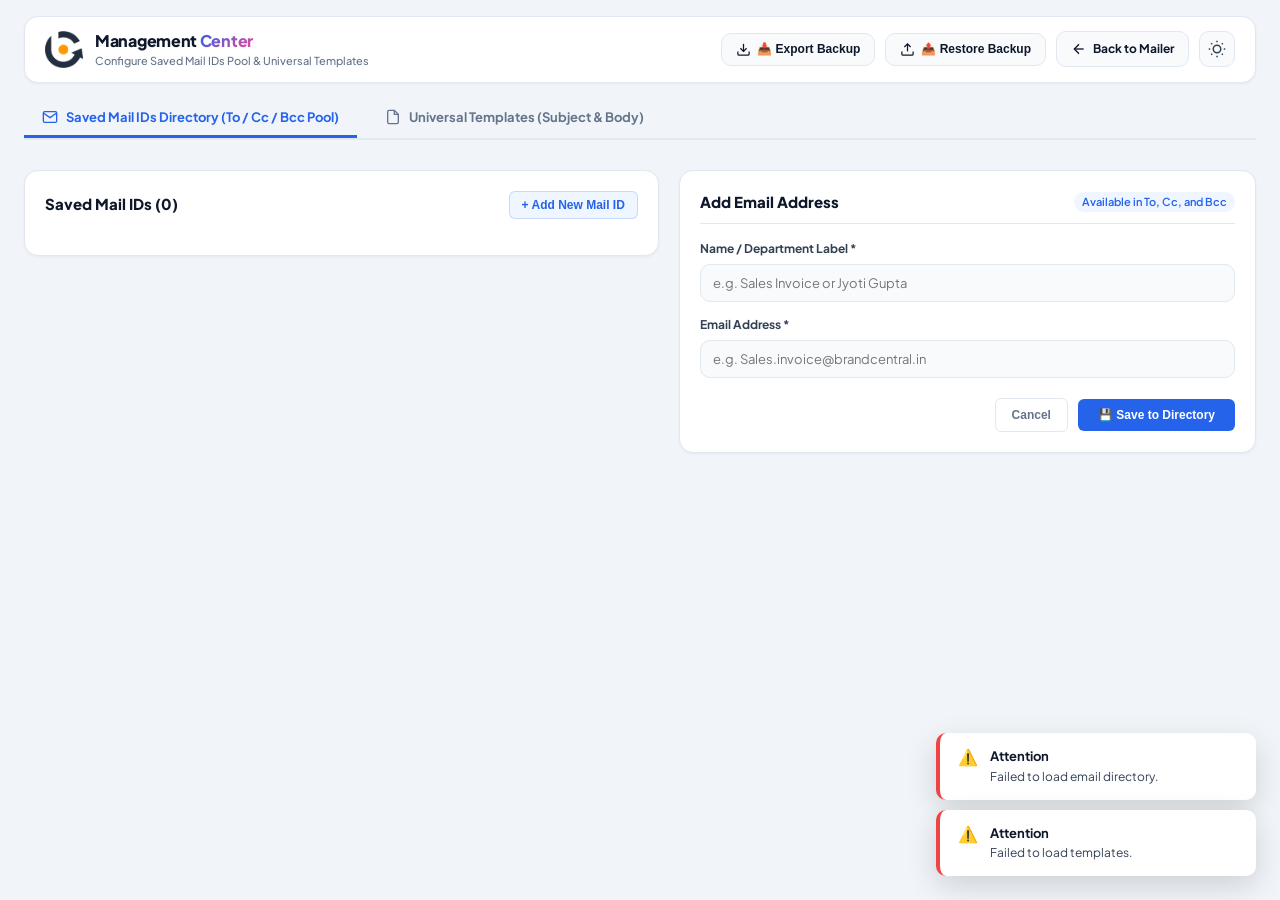
==== static/manage.html @ 06729e57 "ok ok" ====
<!DOCTYPE html>
<html lang="en">
<head>
    <meta charset="UTF-8">
    <meta name="viewport" content="width=device-width, initial-scale=1.0">
    <title>Manage Directory & Templates - BrandCentral Mailer</title>
    
    <!-- Google Fonts -->
    <link rel="preconnect" href="https://fonts.googleapis.com">
    <link rel="preconnect" href="https://fonts.gstatic.com" crossorigin>
    <link href="https://fonts.googleapis.com/css2?family=Plus+Jakarta+Sans:wght@400;500;600;700;800&family=JetBrains+Mono:wght@400;500&display=swap" rel="stylesheet">
    
    <!-- Tab Favicon -->
    <link rel="icon" type="image/png" href="/static/logo.png">
    <link rel="shortcut icon" type="image/png" href="/static/logo.png">
    <link rel="apple-touch-icon" href="/static/logo.png">

    <link rel="stylesheet" href="/static/style.css">
</head>
<body>
    <div class="app-layout manage-layout">
        <!-- Top Navbar -->
        <header class="top-navbar">
            <div class="nav-brand">
                <div class="brand-logo-badge">
                    <img src="/static/logo.png" alt="Logo" class="brand-logo-img">
                </div>
                <div class="brand-titles">
                    <span class="brand-title">Management <span class="highlight">Center</span></span>
                    <span class="brand-subtitle">Configure Saved Mail IDs Pool & Universal Templates</span>
                </div>
            </div>

            <div class="nav-actions">
                <button type="button" id="exportBackupBtn" class="btn-manage-link" title="Download all saved emails and templates as a JSON backup">
                    <svg width="15" height="15" viewBox="0 0 24 24" fill="none" stroke="currentColor" stroke-width="2">
                        <path d="M21 15v4a2 2 0 0 1-2 2H5a2 2 0 0 1-2-2v-4"></path>
                        <polyline points="7 10 12 15 17 10"></polyline>
                        <line x1="12" y1="15" x2="12" y2="3"></line>
                    </svg>
                    <span>📥 Export Backup</span>
                </button>
                <button type="button" id="importBackupBtn" class="btn-manage-link" title="Upload and restore a JSON backup">
                    <svg width="15" height="15" viewBox="0 0 24 24" fill="none" stroke="currentColor" stroke-width="2">
                        <path d="M21 15v4a2 2 0 0 1-2 2H5a2 2 0 0 1-2-2v-4"></path>
                        <polyline points="17 8 12 3 7 8"></polyline>
                        <line x1="12" y1="3" x2="12" y2="15"></line>
                    </svg>
                    <span>📤 Restore Backup</span>
                </button>
                <input type="file" id="backupFileInput" accept=".json" style="display: none;">
                <a href="/" class="btn-send-nav">
                    <svg width="16" height="16" viewBox="0 0 24 24" fill="none" stroke="currentColor" stroke-width="2">
                        <line x1="19" y1="12" x2="5" y2="12"></line>
                        <polyline points="12 19 5 12 12 5"></polyline>
                    </svg>
                    Back to Mailer
                </a>
                <button type="button" id="themeToggle" class="btn-icon" title="Toggle Theme">
                    <svg width="18" height="18" viewBox="0 0 24 24" fill="none" stroke="currentColor" stroke-width="2">
                        <circle cx="12" cy="12" r="5"></circle>
                        <line x1="12" y1="1" x2="12" y2="3"></line>
                        <line x1="12" y1="21" x2="12" y2="23"></line>
                        <line x1="4.22" y1="4.22" x2="5.64" y2="5.64"></line>
                        <line x1="18.36" y1="18.36" x2="19.78" y2="19.78"></line>
                        <line x1="1" y1="12" x2="3" y2="12"></line>
                        <line x1="21" y1="12" x2="23" y2="12"></line>
                        <line x1="4.22" y1="19.78" x2="5.64" y2="18.36"></line>
                        <line x1="18.36" y1="5.64" x2="19.78" y2="4.22"></line>
                    </svg>
                </button>
            </div>
        </header>

        <!-- Manage Tabs Header -->
        <div class="manage-tabs-header">
            <button type="button" class="tab-btn active" data-tab="emails-tab">
                <svg width="16" height="16" viewBox="0 0 24 24" fill="none" stroke="currentColor" stroke-width="2">
                    <path d="M4 4h16c1.1 0 2 .9 2 2v12c0 1.1-.9 2-2 2H4c-1.1 0-2-.9-2-2V6c0-1.1.9-2 2-2z"></path>
                    <polyline points="22,6 12,13 2,6"></polyline>
                </svg>
                Saved Mail IDs Directory (To / Cc / Bcc Pool)
            </button>
            <button type="button" class="tab-btn" data-tab="templates-tab">
                <svg width="16" height="16" viewBox="0 0 24 24" fill="none" stroke="currentColor" stroke-width="2">
                    <path d="M14 2H6a2 2 0 0 0-2 2v16a2 2 0 0 0 2 2h12a2 2 0 0 0 2-2V8z"></path>
                    <polyline points="14 2 14 8 20 8"></polyline>
                </svg>
                Universal Templates (Subject & Body)
            </button>
        </div>

        <!-- Tab 1: Saved Mail IDs Directory -->
        <section id="emails-tab" class="tab-content active">
            <div class="manage-grid">
                <!-- Left: Saved Email IDs List -->
                <div class="manage-list-panel">
                    <div class="panel-header-row">
                        <h3>Saved Mail IDs (<span id="emailCount">0</span>)</h3>
                        <button type="button" id="addNewEmailBtn" class="btn-primary-sm">+ Add New Mail ID</button>
                    </div>
                    <div class="items-list" id="emailsList"></div>
                </div>

                <!-- Right: Email Editor Form -->
                <div class="manage-form-panel">
                    <div class="form-card">
                        <div class="form-card-header">
                            <h3 id="emailFormTitle">Add Email Address</h3>
                            <span class="badge-hint">Available in To, Cc, and Bcc</span>
                        </div>
                        <form id="emailEntryForm">
                            <input type="hidden" id="em_id">
                            
                            <div class="form-group-custom">
                                <label for="em_name">Name / Department Label *</label>
                                <input type="text" id="em_name" class="input-custom" placeholder="e.g. Sales Invoice or Jyoti Gupta" required>
                            </div>

                            <div class="form-group-custom">
                                <label for="em_address">Email Address *</label>
                                <input type="email" id="em_address" class="input-custom" placeholder="e.g. Sales.invoice@brandcentral.in" required>
                            </div>

                            <div class="form-actions-row">
                                <button type="button" id="cancelEmailBtn" class="btn-ghost-custom">Cancel</button>
                                <button type="submit" id="saveEmailBtn" class="btn-primary-custom">💾 Save to Directory</button>
                            </div>
                        </form>
                    </div>
                </div>
            </div>
        </section>

        <!-- Tab 2: Universal Templates -->
        <section id="templates-tab" class="tab-content">
            <div class="manage-grid">
                <!-- Left: Saved Templates List -->
                <div class="manage-list-panel">
                    <div class="panel-header-row">
                        <h3>Universal Templates (<span id="templateCount">0</span>)</h3>
                        <button type="button" id="addNewTemplateBtn" class="btn-primary-sm">+ New Template</button>
                    </div>
                    <div class="items-list" id="templatesList"></div>
                </div>

                <!-- Right: Template Editor Form -->
                <div class="manage-form-panel">
                    <div class="form-card">
                        <div class="form-card-header">
                            <h3 id="templateFormTitle">Create Universal Template</h3>
                            <span class="badge-hint">Can be sent from any account</span>
                        </div>
                        <form id="templateForm">
                            <input type="hidden" id="tpl_id">
                            
                            <div class="form-group-custom">
                                <label for="tpl_name">Template Name / Title *</label>
                                <input type="text" id="tpl_name" class="input-custom" placeholder="e.g. Tax Invoice & Dispatch" required>
                            </div>

                            <div class="form-group-custom">
                                <label for="tpl_subject">Subject Line *</label>
                                <input type="text" id="tpl_subject" class="input-custom" placeholder="e.g. Tax Invoice & Billing Summary" required>
                            </div>

                            <div class="form-group-custom">
                                <label for="tpl_body">Email Body *</label>
                                <textarea id="tpl_body" class="textarea-custom" rows="10" placeholder="Write universal message body for this template..." required></textarea>
                            </div>

                            <div class="form-actions-row">
                                <button type="button" id="cancelTemplateBtn" class="btn-ghost-custom">Cancel</button>
                                <button type="submit" id="saveTemplateBtn" class="btn-primary-custom">💾 Save Template</button>
                            </div>
                        </form>
                    </div>
                </div>
            </div>
        </section>

        <!-- Toast Notifications -->
        <div id="toastContainer" class="toast-container"></div>
    </div>

    <script src="/static/manage.js"></script>
</body>
</html>
---- static/style.css ----
/* ==========================================================================
   BrandCentral Mailer - Complete Multi-Account & Management Design System
   ========================================================================== */

:root {
    /* Color Palette - Light Mode */
    --bg-page: #f1f5f9;
    --bg-surface: #ffffff;
    --bg-surface-elevated: #ffffff;
    --bg-subtle: #f8fafc;
    --bg-hover: #f1f5f9;
    --bg-active: #e2e8f0;
    
    --border-subtle: #e2e8f0;
    --border-strong: #cbd5e1;
    --border-focus: #2563eb;

    --text-primary: #0f172a;
    --text-secondary: #334155;
    --text-muted: #64748b;
    --text-inverse: #ffffff;

    --primary: #2563eb;
    --primary-hover: #1d4ed8;
    --primary-light: #eff6ff;
    --primary-glow: rgba(37, 99, 235, 0.22);

    --success: #10b981;
    --success-bg: #ecfdf5;
    --warning: #f59e0b;
    --warning-bg: #fffbeb;
    --danger: #ef4444;
    --danger-bg: #fef2f2;

    /* Brand Colors */
    --brand-ajio: #1e293b;
    --brand-myntra: #e11b74;
    --brand-flipkart: #2874f0;

    /* Radii */
    --radius-sm: 6px;
    --radius-md: 10px;
    --radius-lg: 14px;
    --radius-full: 9999px;

    /* Shadows */
    --shadow-sm: 0 1px 3px 0 rgba(0, 0, 0, 0.05);
    --shadow-md: 0 4px 6px -1px rgba(0, 0, 0, 0.07), 0 2px 4px -2px rgba(0, 0, 0, 0.05);
    --shadow-card: 0 10px 25px -4px rgba(15, 23, 42, 0.08), 0 4px 6px -2px rgba(15, 23, 42, 0.03);
    --shadow-popover: 0 12px 30px rgba(0, 0, 0, 0.15), 0 4px 10px rgba(0, 0, 0, 0.05);

    /* Fonts */
    --font-main: 'Plus Jakarta Sans', -apple-system, BlinkMacSystemFont, 'Segoe UI', Roboto, sans-serif;
    --font-mono: 'JetBrains Mono', Consolas, monospace;

    --transition-fast: 0.15s cubic-bezier(0.4, 0, 0.2, 1);
}

/* Dark Mode Theme */
[data-theme="dark"] {
    --bg-page: #0b0f19;
    --bg-surface: #111827;
    --bg-surface-elevated: #1f2937;
    --bg-subtle: #161f30;
    --bg-hover: #1f293d;
    --bg-active: #28354d;
    
    --border-subtle: #1f293d;
    --border-strong: #334155;
    --border-focus: #60a5fa;

    --text-primary: #f8fafc;
    --text-secondary: #cbd5e1;
    --text-muted: #64748b;
    --text-inverse: #0f172a;

    --primary: #3b82f6;
    --primary-hover: #60a5fa;
    --primary-light: rgba(59, 130, 246, 0.15);
    --primary-glow: rgba(59, 130, 246, 0.4);

    --success: #34d399;
    --success-bg: rgba(16, 185, 129, 0.15);
    --warning: #fbbf24;
    --warning-bg: rgba(245, 158, 11, 0.15);
    --danger: #f87171;
    --danger-bg: rgba(239, 68, 68, 0.15);

    --shadow-card: 0 16px 35px -5px rgba(0, 0, 0, 0.5);
    --shadow-popover: 0 16px 35px rgba(0, 0, 0, 0.6);
}

/* Global Reset */
*, *::before, *::after {
    box-sizing: border-box;
    margin: 0;
    padding: 0;
}

body {
    font-family: var(--font-main);
    background-color: var(--bg-page);
    color: var(--text-primary);
    line-height: 1.5;
    -webkit-font-smoothing: antialiased;
    min-height: 100vh;
}

.app-layout {
    display: flex;
    flex-direction: column;
    max-width: 1440px;
    margin: 0 auto;
    padding: 16px 24px 32px 24px;
    gap: 16px;
    min-height: 100vh;
}

/* ==========================================================================
   Top Navbar & Mode Switcher
   ========================================================================== */

.top-navbar {
    display: flex;
    align-items: center;
    justify-content: space-between;
    padding: 12px 20px;
    background: var(--bg-surface);
    border: 1px solid var(--border-subtle);
    border-radius: var(--radius-lg);
    box-shadow: var(--shadow-sm);
    flex-wrap: wrap;
    gap: 12px;
}

.nav-brand {
    display: flex;
    align-items: center;
    gap: 12px;
}

.brand-logo-badge {
    width: 38px;
    height: 38px;
    border-radius: 10px;
    background: transparent;
    display: flex;
    align-items: center;
    justify-content: center;
    overflow: hidden;
    flex-shrink: 0;
}

.brand-logo-img {
    width: 100%;
    height: 100%;
    object-fit: contain;
    border-radius: 8px;
}

.brand-titles {
    display: flex;
    flex-direction: column;
}

.brand-title {
    font-size: 16px;
    font-weight: 800;
    letter-spacing: -0.3px;
    color: var(--text-primary);
}

.brand-title .highlight {
    background: linear-gradient(135deg, #2563eb, #ec4899);
    -webkit-background-clip: text;
    -webkit-text-fill-color: transparent;
}

.brand-subtitle {
    font-size: 11px;
    font-weight: 500;
    color: var(--text-muted);
}

/* Mode Switcher Buttons */
.mode-switcher-group {
    display: flex;
    align-items: center;
    gap: 4px;
    background: var(--bg-subtle);
    border: 1.5px solid var(--border-subtle);
    padding: 4px;
    border-radius: var(--radius-full);
}

.mode-switch-btn {
    display: flex;
    align-items: center;
    gap: 6px;
    padding: 7px 16px;
    border-radius: var(--radius-full);
    border: none;
    background: transparent;
    font-family: inherit;
    font-size: 12px;
    font-weight: 700;
    color: var(--text-secondary);
    cursor: pointer;
    transition: all var(--transition-fast);
}

.mode-switch-btn:hover {
    color: var(--text-primary);
}

.mode-switch-btn.active {
    background: var(--bg-surface);
    color: var(--primary);
    box-shadow: var(--shadow-sm);
}

.nav-actions {
    display: flex;
    align-items: center;
    gap: 10px;
}

.btn-manage-link, .btn-send-nav {
    display: flex;
    align-items: center;
    gap: 6px;
    padding: 8px 14px;
    border-radius: var(--radius-md);
    background: var(--bg-subtle);
    border: 1px solid var(--border-subtle);
    color: var(--text-primary);
    font-size: 12px;
    font-weight: 700;
    text-decoration: none;
    cursor: pointer;
    transition: all var(--transition-fast);
}

.btn-manage-link:hover, .btn-send-nav:hover {
    background: var(--bg-hover);
    border-color: var(--border-strong);
    color: var(--primary);
}

.btn-icon {
    width: 36px;
    height: 36px;
    border-radius: var(--radius-md);
    background: var(--bg-subtle);
    border: 1px solid var(--border-subtle);
    color: var(--text-secondary);
    display: flex;
    align-items: center;
    justify-content: center;
    cursor: pointer;
    transition: all var(--transition-fast);
}

.btn-icon:hover {
    background: var(--bg-hover);
    color: var(--text-primary);
}

/* Sender Nav Selector */
.sender-nav-selector {
    display: flex;
    align-items: center;
    gap: 10px;
    background: var(--bg-subtle);
    border: 1px solid var(--border-subtle);
    padding: 4px 8px;
    border-radius: var(--radius-full);
}

.sender-nav-label {
    font-size: 11px;
    font-weight: 700;
    color: var(--text-muted);
    text-transform: uppercase;
    letter-spacing: 0.5px;
    margin-left: 6px;
}

.sender-pills-group {
    display: flex;
    align-items: center;
    gap: 6px;
}

.sender-pill-btn {
    display: flex;
    align-items: center;
    gap: 6px;
    padding: 6px 12px;
    border-radius: var(--radius-full);
    border: 1px solid transparent;
    background: transparent;
    cursor: pointer;
    transition: all var(--transition-fast);
}

.sender-pill-btn:hover {
    background: var(--bg-hover);
}

.sender-pill-btn.active {
    background: var(--bg-surface);
    border-color: var(--border-strong);
    box-shadow: var(--shadow-sm);
}

.pill-badge {
    font-size: 9px;
    font-weight: 800;
    letter-spacing: 0.5px;
    padding: 2px 6px;
    border-radius: 4px;
    color: #ffffff;
}

.pill-badge.ajio { background: var(--brand-ajio); }
.pill-badge.myntra { background: var(--brand-myntra); }
.pill-badge.flipkart { background: var(--brand-flipkart); }

.pill-text {
    font-size: 12px;
    font-weight: 600;
    color: var(--text-secondary);
}

.sender-pill-btn.active .pill-text {
    color: var(--text-primary);
    font-weight: 700;
}

/* ==========================================================================
   Single Composer Card Layout
   ========================================================================== */

.composer-main-layout {
    width: 100%;
}

.master-composer-card {
    background: var(--bg-surface);
    border: 1px solid var(--border-subtle);
    border-radius: var(--radius-lg);
    box-shadow: var(--shadow-card);
    display: flex;
    flex-direction: column;
    overflow: visible;
}

.composer-top-banner {
    display: flex;
    align-items: center;
    justify-content: space-between;
    padding: 14px 20px;
    background: var(--bg-subtle);
    border-bottom: 1px solid var(--border-subtle);
    flex-wrap: wrap;
    gap: 12px;
}

.banner-status {
    display: flex;
    align-items: center;
    gap: 10px;
}

.active-badge {
    padding: 4px 10px;
    border-radius: var(--radius-sm);
    font-size: 11px;
    font-weight: 800;
    color: #ffffff;
    letter-spacing: 0.5px;
}

.active-badge.ajio { background: var(--brand-ajio); }
.active-badge.myntra { background: var(--brand-myntra); }
.active-badge.flipkart { background: var(--brand-flipkart); }

.status-desc {
    font-size: 12px;
    font-weight: 600;
    color: var(--text-secondary);
}

.preset-box {
    display: flex;
    align-items: center;
    gap: 8px;
}

.preset-box label {
    font-size: 11px;
    font-weight: 700;
    color: var(--text-muted);
    text-transform: uppercase;
}

.preset-select {
    padding: 6px 12px;
    border-radius: var(--radius-sm);
    border: 1px solid var(--border-strong);
    background: var(--bg-surface);
    color: var(--text-primary);
    font-family: inherit;
    font-size: 12px;
    font-weight: 600;
    outline: none;
    cursor: pointer;
    min-width: 260px;
    transition: all var(--transition-fast);
}

.preset-select:focus {
    border-color: var(--primary);
    box-shadow: 0 0 0 2px var(--primary-light);
}

/* Recipients 3-Column Grid */
.recipients-grid {
    display: grid;
    grid-template-columns: 1fr 1fr 1fr;
    gap: 16px;
    padding: 18px 20px 10px 20px;
}

@media (max-width: 900px) {
    .recipients-grid {
        grid-template-columns: 1fr;
    }
}

.grid-field {
    display: flex;
    flex-direction: column;
    gap: 6px;
    position: relative;
}

.grid-label-row {
    display: flex;
    align-items: center;
    justify-content: space-between;
}

.grid-label {
    font-size: 12px;
    font-weight: 700;
    color: var(--text-secondary);
}

/* Multi-Select Checkbox Dropdown Trigger & Popover */
.multiselect-wrapper {
    position: relative;
}

.multiselect-btn {
    display: flex;
    align-items: center;
    gap: 5px;
    padding: 3px 8px;
    border-radius: 4px;
    border: 1px solid var(--border-strong);
    background: var(--bg-subtle);
    color: var(--primary);
    font-size: 11px;
    font-weight: 700;
    cursor: pointer;
    transition: all var(--transition-fast);
}

.multiselect-btn:hover {
    background: var(--primary-light);
    border-color: var(--primary);
}

.badge-count {
    background: var(--primary);
    color: #ffffff;
    font-size: 9px;
    font-weight: 800;
    padding: 1px 5px;
    border-radius: var(--radius-full);
}

.multiselect-dropdown {
    display: none;
    position: absolute;
    top: calc(100% + 6px);
    right: 0;
    width: 290px;
    background: var(--bg-surface);
    border: 1px solid var(--border-strong);
    border-radius: var(--radius-md);
    box-shadow: var(--shadow-popover);
    z-index: 1000;
    flex-direction: column;
    overflow: hidden;
    animation: fadeInScale 0.15s cubic-bezier(0.16, 1, 0.3, 1);
}

.multiselect-dropdown.open {
    display: flex;
}

@keyframes fadeInScale {
    from { opacity: 0; transform: translateY(-6px) scale(0.97); }
    to { opacity: 1; transform: translateY(0) scale(1); }
}

.popover-top {
    padding: 8px 10px;
    background: var(--bg-subtle);
    border-bottom: 1px solid var(--border-subtle);
}

.popover-search-input {
    width: 100%;
    padding: 5px 8px;
    font-size: 12px;
    border: 1px solid var(--border-subtle);
    border-radius: 4px;
    background: var(--bg-surface);
    color: var(--text-primary);
    outline: none;
}

.popover-actions {
    display: flex;
    justify-content: space-between;
    padding: 6px 10px;
    background: var(--bg-subtle);
    border-bottom: 1px solid var(--border-subtle);
}

.action-link-btn {
    background: none;
    border: none;
    color: var(--primary);
    font-size: 11px;
    font-weight: 600;
    cursor: pointer;
}

.action-link-btn:hover {
    text-decoration: underline;
}

.checkbox-list {
    max-height: 220px;
    overflow-y: auto;
    display: flex;
    flex-direction: column;
    padding: 4px 0;
}

.checkbox-item {
    display: flex;
    align-items: center;
    gap: 8px;
    padding: 7px 10px;
    cursor: pointer;
    transition: background var(--transition-fast);
    user-select: none;
}

.checkbox-item:hover {
    background: var(--bg-hover);
}

.checkbox-item input[type="checkbox"] {
    cursor: pointer;
    accent-color: var(--primary);
    width: 14px;
    height: 14px;
}

.item-info {
    display: flex;
    flex-direction: column;
    overflow: hidden;
}

.item-name {
    font-size: 12px;
    font-weight: 700;
    color: var(--text-primary);
    white-space: nowrap;
    overflow: hidden;
    text-overflow: ellipsis;
}

.item-email {
    font-size: 10px;
    color: var(--text-muted);
    font-family: var(--font-mono);
    white-space: nowrap;
    overflow: hidden;
    text-overflow: ellipsis;
}

.popover-bottom {
    padding: 8px 10px;
    background: var(--bg-subtle);
    border-top: 1px solid var(--border-subtle);
    display: flex;
    justify-content: flex-end;
}

.btn-popover-apply {
    padding: 5px 12px;
    border-radius: 4px;
    background: var(--primary);
    color: #ffffff;
    border: none;
    font-size: 11px;
    font-weight: 700;
    cursor: pointer;
}

.btn-popover-apply:hover {
    background: var(--primary-hover);
}

.grid-input {
    width: 100%;
    padding: 10px 12px;
    border: 1px solid var(--border-subtle);
    border-radius: var(--radius-md);
    background: var(--bg-subtle);
    font-family: inherit;
    font-size: 13px;
    color: var(--text-primary);
    outline: none;
    transition: all var(--transition-fast);
}

.grid-input:focus {
    background: var(--bg-surface);
    border-color: var(--primary);
    box-shadow: 0 0 0 3px var(--primary-light);
}

/* Quick Chips Bar */
.quick-chips-bar {
    display: flex;
    align-items: center;
    gap: 10px;
    padding: 6px 20px 14px 20px;
    border-bottom: 1px solid var(--border-subtle);
    overflow-x: auto;
}

.chips-label {
    font-size: 11px;
    font-weight: 700;
    color: var(--text-muted);
    white-space: nowrap;
    text-transform: uppercase;
}

.chips-scroll {
    display: flex;
    align-items: center;
    gap: 6px;
    overflow-x: auto;
    padding-bottom: 2px;
}

.email-chip-btn {
    padding: 3px 8px;
    border-radius: var(--radius-full);
    border: 1px solid var(--border-subtle);
    background: var(--bg-subtle);
    color: var(--text-secondary);
    font-size: 11px;
    font-weight: 600;
    cursor: pointer;
    white-space: nowrap;
    transition: all var(--transition-fast);
    display: flex;
    align-items: center;
    gap: 4px;
}

.email-chip-btn:hover {
    background: var(--primary-light);
    color: var(--primary);
    border-color: var(--primary);
    transform: translateY(-1px);
}

/* Subject Section */
.subject-section {
    padding: 14px 20px;
    border-bottom: 1px solid var(--border-subtle);
}

.subject-label-row {
    display: flex;
    align-items: center;
    justify-content: space-between;
    margin-bottom: 6px;
}

.subject-connected-hint {
    font-size: 11px;
    font-weight: 600;
    color: var(--primary);
}

.subject-styled-input {
    font-weight: 600;
    font-size: 14px;
}

/* Body & Attachments Side-by-Side */
.content-attachments-grid {
    display: grid;
    grid-template-columns: 1.4fr 1fr;
    gap: 20px;
    padding: 18px 20px;
    align-items: stretch;
}

@media (max-width: 960px) {
    .content-attachments-grid {
        grid-template-columns: 1fr;
    }
}

.body-column, .attachments-column {
    display: flex;
    flex-direction: column;
    gap: 8px;
}

.column-header {
    display: flex;
    align-items: center;
    justify-content: space-between;
}

.body-toolbar {
    display: flex;
    align-items: center;
    gap: 4px;
}

.tool-btn {
    padding: 3px 8px;
    border-radius: 4px;
    border: 1px solid var(--border-subtle);
    background: var(--bg-subtle);
    color: var(--text-secondary);
    font-size: 11px;
    font-weight: 600;
    cursor: pointer;
    transition: all var(--transition-fast);
}

.tool-btn:hover {
    background: var(--bg-hover);
    color: var(--text-primary);
    border-color: var(--border-strong);
}

.tool-clear:hover {
    color: var(--danger);
    background: var(--danger-bg);
}

.body-textarea {
    width: 100%;
    padding: 14px;
    border: 1px solid var(--border-subtle);
    border-radius: var(--radius-md);
    background: var(--bg-subtle);
    color: var(--text-primary);
    font-family: inherit;
    font-size: 13.5px;
    line-height: 1.6;
    outline: none;
    resize: vertical;
    min-height: 240px;
    transition: all var(--transition-fast);
}

.body-textarea:focus {
    background: var(--bg-surface);
    border-color: var(--primary);
    box-shadow: 0 0 0 3px var(--primary-light);
}

/* Attachments Compact Column */
.file-count-badge {
    font-size: 11px;
    font-weight: 600;
    padding: 2px 8px;
    border-radius: var(--radius-full);
    background: var(--bg-subtle);
    color: var(--text-muted);
}

.drop-zone-compact {
    border: 2px dashed var(--border-strong);
    border-radius: var(--radius-md);
    background: var(--bg-subtle);
    padding: 20px;
    text-align: center;
    cursor: pointer;
    transition: all var(--transition-fast);
}

.drop-zone-compact:hover, .drop-zone-compact.dragover {
    border-color: var(--primary);
    background: var(--primary-light);
}

.compact-drop-content {
    display: flex;
    align-items: center;
    justify-content: center;
    gap: 12px;
}

.drop-icon {
    color: var(--primary);
}

.drop-text-box {
    display: flex;
    flex-direction: column;
    align-items: flex-start;
    gap: 2px;
}

.main-drop-text {
    font-size: 13px;
    font-weight: 600;
    color: var(--text-primary);
}

.browse-action {
    background: none;
    border: none;
    color: var(--primary);
    font-weight: 700;
    font-size: 13px;
    cursor: pointer;
    text-decoration: underline;
    padding: 0;
}

.sub-drop-text {
    font-size: 11px;
    color: var(--text-muted);
}

.compact-files-list {
    display: flex;
    flex-direction: column;
    gap: 6px;
    max-height: 170px;
    overflow-y: auto;
    margin-top: 4px;
}

.file-chip {
    display: flex;
    align-items: center;
    justify-content: space-between;
    padding: 6px 10px;
    background: var(--bg-subtle);
    border: 1px solid var(--border-subtle);
    border-radius: var(--radius-sm);
    font-size: 12px;
}

.file-chip-left {
    display: flex;
    align-items: center;
    gap: 8px;
    overflow: hidden;
}

.file-chip-icon {
    padding: 2px 6px;
    border-radius: 4px;
    background: var(--primary-light);
    color: var(--primary);
    font-weight: 800;
    font-size: 10px;
    text-transform: uppercase;
}

.file-chip-name {
    font-weight: 600;
    color: var(--text-primary);
    white-space: nowrap;
    overflow: hidden;
    text-overflow: ellipsis;
    max-width: 180px;
}

.file-chip-size {
    font-size: 11px;
    color: var(--text-muted);
    font-family: var(--font-mono);
}

.file-chip-remove {
    background: none;
    border: none;
    color: var(--text-muted);
    font-size: 15px;
    cursor: pointer;
    line-height: 1;
    padding: 0 4px;
}

.file-chip-remove:hover {
    color: var(--danger);
}

/* Footer Action Bar */
.composer-action-bar {
    display: flex;
    align-items: center;
    justify-content: space-between;
    padding: 16px 20px;
    background: var(--bg-subtle);
    border-top: 1px solid var(--border-subtle);
}

.action-bar-left {
    display: flex;
    align-items: center;
    gap: 14px;
}

.hint-tag {
    font-size: 11px;
    color: var(--text-muted);
    display: flex;
    align-items: center;
    gap: 4px;
}

.hint-tag kbd {
    background: var(--bg-surface);
    border: 1px solid var(--border-strong);
    border-radius: 4px;
    padding: 1px 5px;
    font-size: 10px;
    font-weight: 700;
    color: var(--text-secondary);
}

.btn-clear-draft {
    background: none;
    border: 1px solid var(--border-subtle);
    border-radius: var(--radius-sm);
    padding: 5px 10px;
    font-size: 11px;
    font-weight: 600;
    color: var(--text-muted);
    cursor: pointer;
    transition: all var(--transition-fast);
}

.btn-clear-draft:hover {
    background: var(--danger-bg);
    color: var(--danger);
    border-color: transparent;
}

.btn-primary-send {
    background: linear-gradient(135deg, #2563eb, #1d4ed8);
    color: #ffffff;
    border: none;
    border-radius: var(--radius-md);
    padding: 12px 32px;
    font-size: 14px;
    font-weight: 700;
    cursor: pointer;
    box-shadow: 0 4px 14px var(--primary-glow);
    display: flex;
    align-items: center;
    justify-content: center;
    transition: all var(--transition-fast);
    min-width: 160px;
}

.btn-primary-send:hover {
    background: linear-gradient(135deg, #1d4ed8, #1e40af);
    box-shadow: 0 6px 20px var(--primary-glow);
    transform: translateY(-1px);
}

.btn-primary-send:disabled {
    background: var(--text-muted);
    cursor: not-allowed;
    box-shadow: none;
    opacity: 0.6;
}

.send-label {
    display: flex;
    align-items: center;
    gap: 8px;
}

.btn-loader {
    width: 18px;
    height: 18px;
    border: 2px solid rgba(255, 255, 255, 0.3);
    border-radius: 50%;
    border-top-color: #ffffff;
    animation: spin 0.8s linear infinite;
}

@keyframes spin {
    to { transform: rotate(360deg); }
}

/* ==========================================================================
   VIEW 2: MULTI-ACCOUNT BATCH (3-in-1) STYLES
   ========================================================================== */

.batch-main-layout {
    display: flex;
    flex-direction: column;
    gap: 16px;
    width: 100%;
}

.batch-header-banner {
    background: var(--bg-surface);
    border: 1px solid var(--border-subtle);
    border-radius: var(--radius-lg);
    padding: 16px 20px;
    display: flex;
    align-items: center;
    justify-content: space-between;
    flex-wrap: wrap;
    gap: 14px;
    box-shadow: var(--shadow-sm);
}

.batch-banner-left h2 {
    font-size: 16px;
    font-weight: 800;
    color: var(--text-primary);
}

.batch-banner-left p {
    font-size: 12px;
    color: var(--text-muted);
    margin-top: 2px;
}

.batch-cards-container {
    display: flex;
    flex-direction: column;
    gap: 16px;
}

.batch-brand-card {
    background: var(--bg-surface);
    border: 1.5px solid var(--border-subtle);
    border-radius: var(--radius-lg);
    box-shadow: var(--shadow-card);
    overflow: hidden;
    transition: all var(--transition-fast);
}

.batch-brand-card:hover {
    border-color: var(--border-strong);
}

.batch-card-top {
    display: flex;
    align-items: center;
    justify-content: space-between;
    padding: 12px 18px;
    border-bottom: 1px solid var(--border-subtle);
    background: var(--bg-subtle);
}

.batch-card-top.ajio-header { border-left: 5px solid var(--brand-ajio); }
.batch-card-top.myntra-header { border-left: 5px solid var(--brand-myntra); }
.batch-card-top.flipkart-header { border-left: 5px solid var(--brand-flipkart); }

.card-brand-tag {
    display: flex;
    align-items: center;
    gap: 10px;
}

.brand-pill {
    font-size: 10px;
    font-weight: 800;
    letter-spacing: 0.5px;
    padding: 3px 8px;
    border-radius: 4px;
    color: #ffffff;
}

.brand-pill.ajio { background: var(--brand-ajio); }
.brand-pill.myntra { background: var(--brand-myntra); }
.brand-pill.flipkart { background: var(--brand-flipkart); }

.brand-email-label {
    font-size: 12px;
    font-weight: 700;
    color: var(--text-primary);
    font-family: var(--font-mono);
}

.card-toggle-group {
    display: flex;
    align-items: center;
    gap: 14px;
}

.toggle-checkbox-label {
    display: flex;
    align-items: center;
    gap: 6px;
    font-size: 12px;
    font-weight: 600;
    color: var(--text-secondary);
    cursor: pointer;
}

.toggle-checkbox-label input[type="checkbox"] {
    accent-color: var(--primary);
    width: 15px;
    height: 15px;
    cursor: pointer;
}

.batch-card-status {
    font-size: 10px;
    font-weight: 800;
    padding: 3px 8px;
    border-radius: var(--radius-full);
    text-transform: uppercase;
    letter-spacing: 0.5px;
}

.batch-card-status.ready { background: var(--bg-subtle); color: var(--text-muted); border: 1px solid var(--border-subtle); }
.batch-card-status.sending { background: var(--primary-light); color: var(--primary); border: 1px solid var(--primary); animation: pulse 1s infinite; }
.batch-card-status.sent { background: var(--success-bg); color: var(--success); border: 1px solid var(--success); }
.batch-card-status.failed { background: var(--danger-bg); color: var(--danger); border: 1px solid var(--danger); }
.batch-card-status.disabled { background: var(--bg-active); color: var(--text-muted); }

.batch-card-body {
    padding: 16px 18px;
    display: flex;
    flex-direction: column;
    gap: 12px;
}

.batch-field-group {
    display: grid;
    grid-template-columns: 1fr 1fr 1fr;
    gap: 12px;
}

@media (max-width: 860px) {
    .batch-field-group {
        grid-template-columns: 1fr;
    }
}

.batch-field {
    display: flex;
    flex-direction: column;
    gap: 5px;
}

.batch-quick-select, .batch-card-template-select {
    padding: 2px 6px;
    font-size: 11px;
    font-weight: 600;
    border-radius: 4px;
    border: 1px solid var(--border-strong);
    background: var(--bg-subtle);
    color: var(--primary);
    outline: none;
    cursor: pointer;
}

.batch-body-attach-grid {
    display: grid;
    grid-template-columns: 1.4fr 1fr;
    gap: 14px;
}

@media (max-width: 860px) {
    .batch-body-attach-grid {
        grid-template-columns: 1fr;
    }
}

.batch-dropzone {
    border: 1.5px dashed var(--border-strong);
    border-radius: var(--radius-md);
    background: var(--bg-subtle);
    padding: 12px 14px;
    font-size: 12px;
    color: var(--text-muted);
    text-align: center;
    cursor: pointer;
    transition: all var(--transition-fast);
}

.batch-dropzone:hover {
    border-color: var(--primary);
    background: var(--primary-light);
}

.batch-file-count {
    font-size: 10px;
    font-weight: 600;
    color: var(--text-muted);
}

.batch-file-list {
    display: flex;
    flex-direction: column;
    gap: 4px;
    max-height: 100px;
    overflow-y: auto;
    margin-top: 4px;
}

/* Global Batch Action Bar */
.batch-action-bar {
    background: var(--bg-surface);
    border: 1px solid var(--border-subtle);
    border-radius: var(--radius-lg);
    padding: 16px 20px;
    display: flex;
    align-items: center;
    justify-content: space-between;
    box-shadow: var(--shadow-sm);
    flex-wrap: wrap;
    gap: 12px;
}

.batch-action-left {
    display: flex;
    align-items: center;
    gap: 14px;
}

.batch-status-msg {
    font-size: 12px;
    font-weight: 700;
    color: var(--text-secondary);
}

.batch-launch-btn {
    padding: 14px 36px;
    font-size: 15px;
    background: linear-gradient(135deg, #2563eb, #7c3aed);
}

.batch-launch-btn:hover {
    background: linear-gradient(135deg, #1d4ed8, #6d28d9);
}

/* ==========================================================================
   Management Page (manage.html) Styles
   ========================================================================== */

.manage-tabs-header {
    display: flex;
    gap: 10px;
    border-bottom: 2px solid var(--border-subtle);
    padding-bottom: 2px;
}

.tab-btn {
    display: flex;
    align-items: center;
    gap: 8px;
    padding: 10px 18px;
    background: transparent;
    border: none;
    border-bottom: 3px solid transparent;
    font-family: inherit;
    font-size: 13px;
    font-weight: 700;
    color: var(--text-muted);
    cursor: pointer;
    transition: all var(--transition-fast);
    margin-bottom: -2px;
}

.tab-btn:hover {
    color: var(--text-primary);
}

.tab-btn.active {
    color: var(--primary);
    border-bottom-color: var(--primary);
}

.tab-content {
    display: none;
}

.tab-content.active {
    display: block;
}

.manage-grid {
    display: grid;
    grid-template-columns: 1.1fr 1fr;
    gap: 20px;
    align-items: start;
    margin-top: 14px;
}

@media (max-width: 960px) {
    .manage-grid {
        grid-template-columns: 1fr;
    }
}

.manage-list-panel, .manage-form-panel {
    background: var(--bg-surface);
    border: 1px solid var(--border-subtle);
    border-radius: var(--radius-lg);
    padding: 20px;
    box-shadow: var(--shadow-sm);
}

.panel-header-row {
    display: flex;
    align-items: center;
    justify-content: space-between;
    margin-bottom: 16px;
}

.panel-header-row h3 {
    font-size: 15px;
    font-weight: 800;
}

.btn-primary-sm {
    padding: 6px 12px;
    background: var(--primary-light);
    color: var(--primary);
    border: 1px solid rgba(37, 99, 235, 0.2);
    border-radius: var(--radius-sm);
    font-size: 12px;
    font-weight: 700;
    cursor: pointer;
    transition: all var(--transition-fast);
}

.btn-primary-sm:hover {
    background: var(--primary);
    color: #ffffff;
}

.items-list {
    display: flex;
    flex-direction: column;
    gap: 10px;
    max-height: 520px;
    overflow-y: auto;
}

.empty-state {
    text-align: center;
    padding: 32px 16px;
    font-size: 13px;
    color: var(--text-muted);
}

.manage-item-card {
    background: var(--bg-subtle);
    border: 1px solid var(--border-subtle);
    border-radius: var(--radius-md);
    padding: 14px;
    display: flex;
    align-items: flex-start;
    justify-content: space-between;
    gap: 12px;
    transition: all var(--transition-fast);
}

.manage-item-card:hover {
    border-color: var(--border-strong);
    background: var(--bg-surface);
}

.item-card-main {
    flex: 1;
    display: flex;
    flex-direction: column;
    gap: 4px;
    min-width: 0;
}

.item-card-title {
    font-size: 14px;
    font-weight: 700;
    color: var(--text-primary);
}

.item-card-subtitle {
    font-size: 12px;
    color: var(--text-secondary);
    font-weight: 500;
}

.item-card-body-preview {
    font-size: 11px;
    color: var(--text-muted);
    line-height: 1.4;
    white-space: pre-wrap;
    background: var(--bg-hover);
    padding: 6px 8px;
    border-radius: 4px;
    margin-top: 4px;
}

.item-card-meta {
    font-size: 11px;
    color: var(--text-muted);
    font-family: var(--font-mono);
}

.item-card-actions {
    display: flex;
    flex-direction: column;
    gap: 6px;
    flex-shrink: 0;
}

.btn-edit-item, .btn-delete-item {
    padding: 4px 8px;
    border-radius: 4px;
    border: 1px solid var(--border-subtle);
    background: var(--bg-surface);
    font-size: 11px;
    font-weight: 600;
    cursor: pointer;
    transition: all var(--transition-fast);
}

.btn-edit-item:hover {
    background: var(--primary-light);
    color: var(--primary);
    border-color: var(--primary);
}

.btn-delete-item:hover {
    background: var(--danger-bg);
    color: var(--danger);
    border-color: var(--danger);
}

.form-card-header {
    display: flex;
    align-items: center;
    justify-content: space-between;
    margin-bottom: 16px;
    padding-bottom: 10px;
    border-bottom: 1px solid var(--border-subtle);
}

.form-card-header h3 {
    font-size: 15px;
    font-weight: 800;
}

.badge-hint {
    font-size: 11px;
    font-weight: 600;
    color: var(--primary);
    background: var(--primary-light);
    padding: 2px 8px;
    border-radius: var(--radius-full);
}

.form-group-custom {
    display: flex;
    flex-direction: column;
    gap: 6px;
    margin-bottom: 14px;
}

.form-group-custom label {
    font-size: 12px;
    font-weight: 700;
    color: var(--text-secondary);
}

.input-custom, .textarea-custom {
    width: 100%;
    padding: 10px 12px;
    border: 1px solid var(--border-subtle);
    border-radius: var(--radius-md);
    background: var(--bg-subtle);
    font-family: inherit;
    font-size: 13px;
    color: var(--text-primary);
    outline: none;
    transition: all var(--transition-fast);
}

.input-custom:focus, .textarea-custom:focus {
    background: var(--bg-surface);
    border-color: var(--primary);
    box-shadow: 0 0 0 3px var(--primary-light);
}

.textarea-custom {
    resize: vertical;
    line-height: 1.5;
}

.form-actions-row {
    display: flex;
    align-items: center;
    justify-content: flex-end;
    gap: 10px;
    margin-top: 20px;
}

.btn-ghost-custom {
    padding: 9px 16px;
    background: transparent;
    border: 1px solid var(--border-subtle);
    border-radius: var(--radius-sm);
    font-size: 12px;
    font-weight: 600;
    color: var(--text-muted);
    cursor: pointer;
}

.btn-ghost-custom:hover {
    background: var(--bg-hover);
    color: var(--text-primary);
}

.btn-primary-custom {
    padding: 9px 20px;
    background: var(--primary);
    color: #ffffff;
    border: none;
    border-radius: var(--radius-sm);
    font-size: 12px;
    font-weight: 700;
    cursor: pointer;
    transition: all var(--transition-fast);
}

.btn-primary-custom:hover {
    background: var(--primary-hover);
}

/* ==========================================================================
   Toast Notifications
   ========================================================================== */

.toast-container {
    position: fixed;
    bottom: 24px;
    right: 24px;
    display: flex;
    flex-direction: column;
    gap: 10px;
    z-index: 9999;
}

.toast-card {
    display: flex;
    align-items: flex-start;
    gap: 12px;
    padding: 14px 18px;
    border-radius: var(--radius-md);
    background: var(--bg-surface-elevated);
    box-shadow: 0 10px 30px rgba(0, 0, 0, 0.15);
    border-left: 4px solid var(--primary);
    min-width: 320px;
    max-width: 420px;
    animation: slideUp 0.3s cubic-bezier(0.16, 1, 0.3, 1);
}

@keyframes slideUp {
    from { opacity: 0; transform: translateY(20px); }
    to { opacity: 1; transform: translateY(0); }
}

.toast-card.success { border-left-color: var(--success); }
.toast-card.error { border-left-color: var(--danger); }

.toast-icon-wrap {
    font-size: 16px;
    line-height: 1;
    margin-top: 2px;
}

.toast-body {
    flex: 1;
    display: flex;
    flex-direction: column;
    gap: 2px;
}

.toast-title {
    font-size: 13px;
    font-weight: 700;
    color: var(--text-primary);
}

.toast-message {
    font-size: 12px;
    color: var(--text-secondary);
    line-height: 1.4;
}
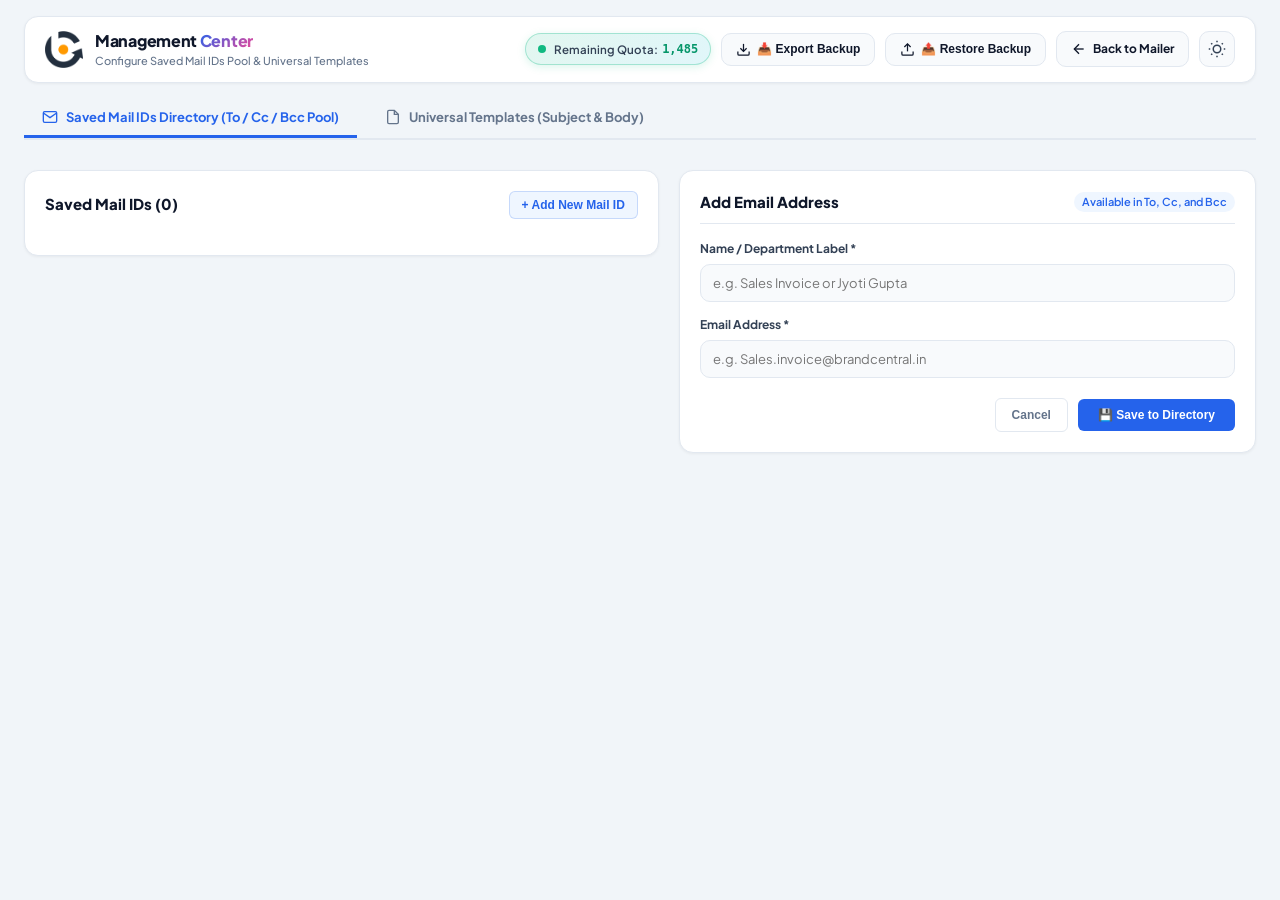
==== commit 2e945a1f: "ok ok" ====
--- a/static/manage.html
+++ b/static/manage.html
@@ -32,6 +32,10 @@
             </div>
 
             <div class="nav-actions">
+                <div class="quota-badge" id="quotaBadge" title="Remaining Daily Email Quota (Google Workspace limit: 1,500/day)">
+                    <span class="quota-pulse-dot"></span>
+                    <span class="quota-text">Remaining Quota: <strong id="quotaCount" class="quota-num">1,485</strong></span>
+                </div>
                 <button type="button" id="exportBackupBtn" class="btn-manage-link" title="Download all saved emails and templates as a JSON backup">
                     <svg width="15" height="15" viewBox="0 0 24 24" fill="none" stroke="currentColor" stroke-width="2">
                         <path d="M21 15v4a2 2 0 0 1-2 2H5a2 2 0 0 1-2-2v-4"></path>
--- a/static/style.css
+++ b/static/style.css
@@ -225,6 +225,63 @@
     gap: 10px;
 }
 
+/* Daily Remaining Email Quota Badge */
+.quota-badge {
+    display: inline-flex;
+    align-items: center;
+    gap: 8px;
+    padding: 6px 12px;
+    background: linear-gradient(135deg, rgba(16, 185, 129, 0.12), rgba(6, 182, 212, 0.12));
+    border: 1px solid rgba(16, 185, 129, 0.3);
+    border-radius: var(--radius-full);
+    font-size: 12px;
+    color: var(--text-primary);
+    box-shadow: 0 2px 8px rgba(16, 185, 129, 0.15);
+    user-select: none;
+}
+
+.quota-pulse-dot {
+    width: 8px;
+    height: 8px;
+    border-radius: 50%;
+    background: #10b981;
+    box-shadow: 0 0 0 rgba(16, 185, 129, 0.7);
+    animation: quotaPulse 2s infinite;
+    flex-shrink: 0;
+}
+
+@keyframes quotaPulse {
+    0% {
+        box-shadow: 0 0 0 0 rgba(16, 185, 129, 0.7);
+    }
+    70% {
+        box-shadow: 0 0 0 6px rgba(16, 185, 129, 0);
+    }
+    100% {
+        box-shadow: 0 0 0 0 rgba(16, 185, 129, 0);
+    }
+}
+
+.quota-text {
+    font-weight: 600;
+    color: var(--text-secondary);
+    font-size: 11.5px;
+    display: flex;
+    align-items: center;
+    gap: 4px;
+}
+
+.quota-num {
+    font-family: var(--font-mono);
+    font-weight: 800;
+    color: #059669;
+    font-size: 12px;
+}
+
+[data-theme="dark"] .quota-num {
+    color: #34d399;
+}
+
 .btn-manage-link, .btn-send-nav {
     display: flex;
     align-items: center;
@@ -997,17 +1054,49 @@
     display: flex;
     align-items: center;
     justify-content: center;
-    transition: all var(--transition-fast);
-    min-width: 160px;
-}
-
-.btn-primary-send:hover {
+    transition: all 0.3s cubic-bezier(0.4, 0, 0.2, 1);
+    min-width: 175px;
+    position: relative;
+    overflow: hidden;
+}
+
+.btn-primary-send:hover:not(:disabled) {
     background: linear-gradient(135deg, #1d4ed8, #1e40af);
     box-shadow: 0 6px 20px var(--primary-glow);
-    transform: translateY(-1px);
-}
-
-.btn-primary-send:disabled {
+    transform: translateY(-2px);
+}
+
+.btn-primary-send:active:not(:disabled) {
+    transform: translateY(0);
+}
+
+/* 1. Sending State Animation */
+.btn-primary-send.is-sending {
+    background: linear-gradient(135deg, #1e40af, #2563eb, #3b82f6) !important;
+    background-size: 200% 200% !important;
+    animation: btnGradientMove 1.5s ease infinite, btnPulse 1.5s ease-in-out infinite alternate !important;
+    cursor: wait !important;
+    opacity: 0.95 !important;
+    box-shadow: 0 4px 18px rgba(37, 99, 235, 0.45) !important;
+}
+
+/* 2. Success State Animation (Green Pop) */
+.btn-primary-send.is-success {
+    background: linear-gradient(135deg, #059669, #10b981) !important;
+    box-shadow: 0 6px 22px rgba(16, 185, 129, 0.5) !important;
+    animation: btnSuccessPop 0.45s cubic-bezier(0.175, 0.885, 0.32, 1.275) forwards !important;
+    cursor: default !important;
+}
+
+/* 3. Error / Failed State Animation (Red Shake) */
+.btn-primary-send.is-failed {
+    background: linear-gradient(135deg, #dc2626, #ef4444) !important;
+    box-shadow: 0 6px 22px rgba(239, 68, 68, 0.5) !important;
+    animation: btnShake 0.5s ease-in-out forwards !important;
+    cursor: pointer !important;
+}
+
+.btn-primary-send:disabled:not(.is-sending):not(.is-success):not(.is-failed) {
     background: var(--text-muted);
     cursor: not-allowed;
     box-shadow: none;
@@ -1018,19 +1107,46 @@
     display: flex;
     align-items: center;
     gap: 8px;
+    transition: all 0.25s ease;
 }
 
 .btn-loader {
     width: 18px;
     height: 18px;
-    border: 2px solid rgba(255, 255, 255, 0.3);
+    border: 2.5px solid rgba(255, 255, 255, 0.35);
     border-radius: 50%;
     border-top-color: #ffffff;
-    animation: spin 0.8s linear infinite;
-}
-
+    animation: spin 0.75s linear infinite;
+    display: inline-block;
+    flex-shrink: 0;
+}
+
+/* Button Keyframe Animations */
 @keyframes spin {
     to { transform: rotate(360deg); }
+}
+
+@keyframes btnGradientMove {
+    0% { background-position: 0% 50%; }
+    50% { background-position: 100% 50%; }
+    100% { background-position: 0% 50%; }
+}
+
+@keyframes btnPulse {
+    0% { box-shadow: 0 4px 14px rgba(37, 99, 235, 0.35); }
+    100% { box-shadow: 0 6px 22px rgba(37, 99, 235, 0.65); }
+}
+
+@keyframes btnSuccessPop {
+    0% { transform: scale(0.92); }
+    50% { transform: scale(1.06); }
+    100% { transform: scale(1); }
+}
+
+@keyframes btnShake {
+    0%, 100% { transform: translateX(0); }
+    20%, 60% { transform: translateX(-6px); }
+    40%, 80% { transform: translateX(6px); }
 }
 
 /* ==========================================================================
